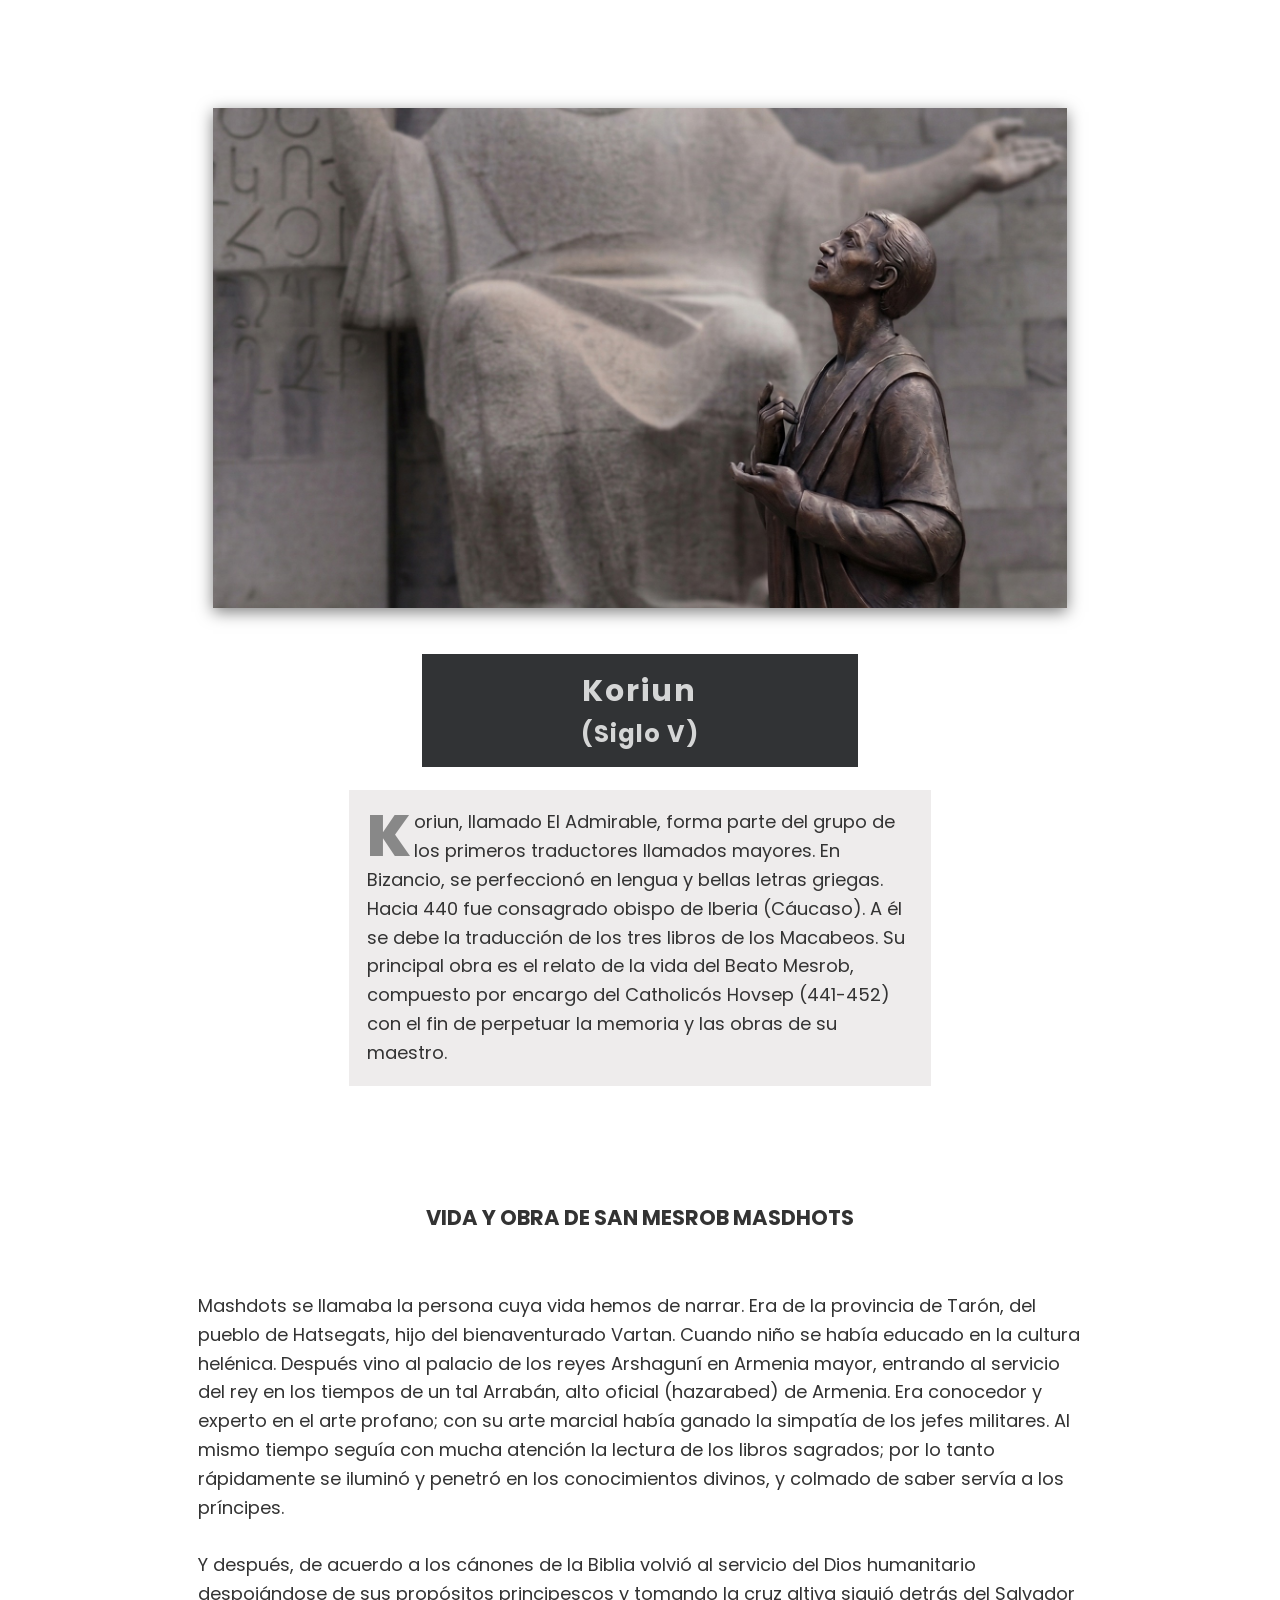
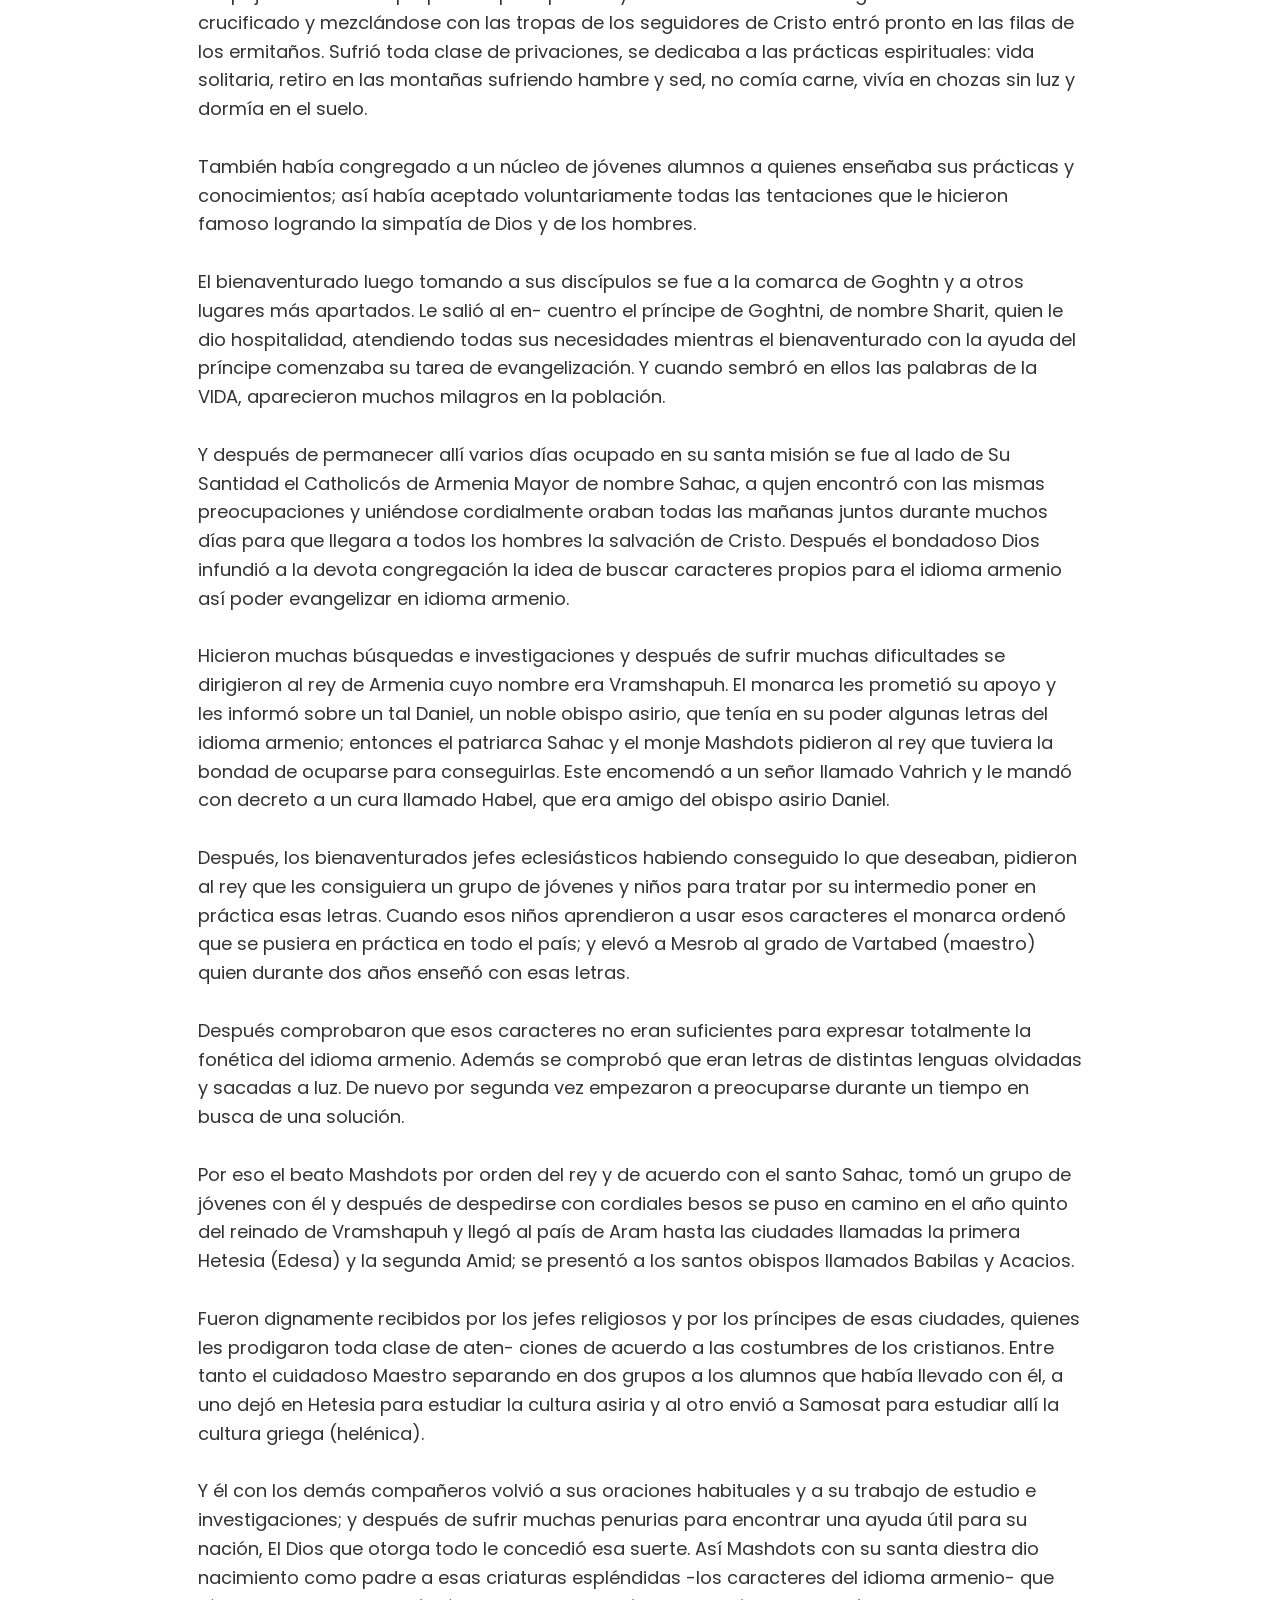
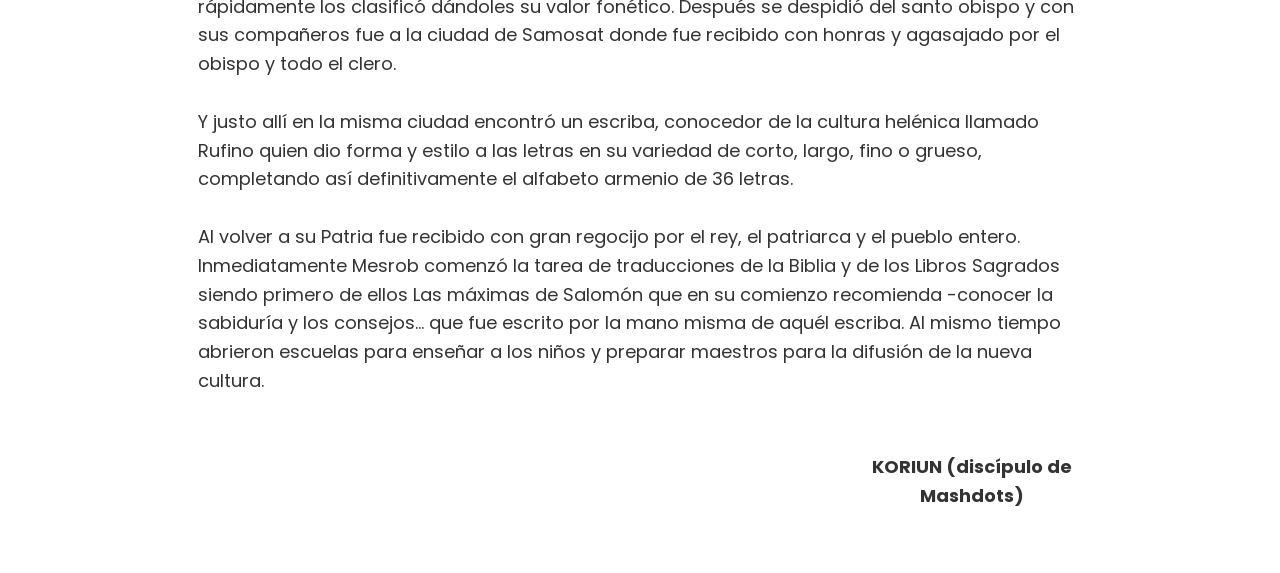
==== index.html @ 060e8507 "Add files via upload" ====
<!DOCTYPE html>
<html lang="en">
<head>
    <meta charset="UTF-8">
    <meta name="viewport" content="width=device-width, initial-scale=1.0">
    <title>Document</title>
    <link rel="stylesheet" href="style.css">
    <link rel="preconnect" href="https://fonts.googleapis.com">
<link rel="preconnect" href="https://fonts.gstatic.com" crossorigin>
<link href="https://fonts.googleapis.com/css2?family=EB+Garamond:ital,wght@0,400..800;
1,400..800&family=Google+Sans:ital,opsz,wght@0,17..18,400..700;1,17..18,400..700&family=Lato:ital,
wght@0,100;0,300;0,400;0,700;0,900;1,100;1,300;1,400;1,700;1,900&family=Oswald:wght@200..700&family=Passion+One:wght@400;700;900&family=Poppins:ital,wght@0,100;0,200;0,300;0,400;0,500;0,600;0,700;0,800;0,900;1,100;1,200;1,300;1,400;1,500;1,600;1,700;1,800;1,900&display=swap" rel="stylesheet">
</head>
<body>
    
<main>

    <div class="main-container">

            <div class="subtontainer">
            
                    <div class="main-picture">

                        <img src="img/Koriun2.jpg" alt="">

                    </div>


                    <div class="main-tittle">

                        <div class="main-tittle-center"><h1>Koriun </h1></div> 
                        <div class="main-tittle-center"><h3><span>(Siglo V)</span> </h3></div>

                    </div>

                
                    <div class="main-text">


                             <p>Koriun, llamado El Admirable, forma parte del grupo de los primeros traductores llamados mayores. 
                                En Bizancio, se perfeccionó en lengua y bellas letras griegas. Hacia 440 fue consagrado obispo de 
                                Iberia (Cáucaso). A él se debe la traducción de los tres libros de los Macabeos. Su principal obra
                                 es el relato de la vida del Beato Mesrob, compuesto por encargo del Catholicós Hovsep (441-452) 
                                con el fin de perpetuar la memoria y las obras de su maestro.</p>

                    </div>       

            </div> 

            <div class="text"><h3>VIDA Y OBRA DE SAN MESROB MASDHOTS</h3><br><br>
                
            <p>Mashdots se llamaba la persona cuya vida hemos de narrar. Era de la provincia de Tarón, del
              pueblo de Hatsegats, hijo del bienaventurado Vartan. Cuando niño se había educado en la
              cultura helénica. Después vino al palacio de los reyes Arshaguní en Armenia mayor, entrando
              al servicio del rey en los tiempos de un tal Arrabán, alto oficial (hazarabed) de Armenia.
              Era conocedor y experto en el arte profano; con su arte marcial había ganado la simpatía de
              los jefes militares. Al mismo tiempo seguía con mucha atención la lectura de los libros
              sagrados; por lo tanto rápidamente se iluminó y penetró en los conocimientos divinos, y
              colmado de saber servía a los príncipes.<br><br>Y después, de acuerdo a los cánones de la Biblia
              volvió al servicio del Dios humanitario despojándose de sus propósitos principescos y 
              tomando la cruz altiva siguió detrás del Salvador crucificado y mezclándose con las tropas
              de los seguidores de Cristo entró pronto en las filas de los ermitaños. Sufrió toda clase
              de privaciones, se dedicaba a las prácticas espirituales: vida solitaria, retiro en las
              montañas sufriendo hambre y sed, no comía carne, vivía en chozas sin luz y dormía en el
              suelo. <br><br>También había congregado a un núcleo de jóvenes alumnos a quienes enseñaba sus
              prácticas y conocimientos; así había aceptado voluntariamente todas las tentaciones que le
              hicieron famoso logrando la simpatía de Dios y de los hombres.<br><br> El bienaventurado luego
              tomando a sus discípulos se fue a la comarca de Goghtn y a otros lugares más apartados. Le
              salió al en- cuentro el príncipe de Goghtni, de nombre Sharit, quien le dio hospitalidad, 
              atendiendo todas sus necesidades mientras el bienaventurado con la ayuda del príncipe
              comenzaba su tarea de evangelización. Y cuando sembró en ellos las palabras de la VIDA, 
              aparecieron muchos milagros en la población.<br><br> Y después de permanecer allí varios días
              ocupado en su santa misión se fue al lado de Su Santidad el Catholicós de Armenia Mayor de
               nombre Sahac, a qujen encontró con las mismas preocupaciones y uniéndose cordialmente
              oraban todas las mañanas juntos durante muchos días para que llegara a todos los hombres
              la salvación de Cristo. Después el bondadoso Dios infundió a la devota congregación la idea
               de buscar caracteres propios para el idioma armenio así poder evangelizar
              en idioma armenio.<br><br> Hicieron muchas búsquedas e investigaciones y después de sufrir muchas
              dificultades se dirigieron al rey de Armenia cuyo nombre era Vramshapuh. El monarca les prometió
              su apoyo y les informó sobre un tal Daniel, un noble obispo asirio, que tenía en su poder
              algunas letras del idioma armenio; entonces el patriarca Sahac y el monje Mashdots
              pidieron al rey que tuviera la bondad de ocuparse para conseguirlas. Este encomendó
              a un señor llamado Vahrich y le mandó con decreto a un cura llamado Habel, que era 
              amigo del obispo asirio Daniel. <br><br> Después, los bienaventurados jefes eclesiásticos 
              habiendo conseguido lo que deseaban, pidieron al rey que les consiguiera un 
              grupo de jóvenes y niños para tratar por su intermedio poner en práctica esas letras.
              Cuando esos niños aprendieron a usar esos caracteres el monarca ordenó que se pusiera en
              práctica en todo el país; y  elevó a Mesrob al grado de Vartabed 
             (maestro) quien durante dos años enseñó con esas letras.<br><br> Después comprobaron 
            que esos caracteres no eran suficientes para expresar totalmente la fonética del 
            idioma armenio. Además se comprobó que eran letras de distintas lenguas 
            olvidadas y sacadas a luz. De nuevo por segunda vez empezaron a preocuparse durante
            un tiempo en busca de una solución.<br><br> Por eso el beato Mashdots por orden del rey 
            y de acuerdo con el santo Sahac, tomó un grupo de jóvenes con él y después de despedirse con
             cordiales besos se puso en camino en el  año quinto del reinado de Vramshapuh y llegó al
            país de Aram hasta las ciudades llamadas la primera Hetesia (Edesa) y la segunda Amid; 
            se presentó a los santos obispos llamados Babilas y Acacios.<br><br> 
             Fueron dignamente recibidos por los jefes religiosos y por los príncipes de esas ciudades, 
             quienes les prodigaron toda clase de aten- ciones de acuerdo a las costumbres de los cristianos. 
             Entre tanto el cuidadoso Maestro separando en dos grupos a los alumnos que había llevado con él, a 
             uno dejó en Hetesia para estudiar la cultura asiria y al otro envió a Samosat para estudiar allí la 
             cultura griega (helénica). <br><br> Y él con los demás compañeros volvió a sus oraciones habituales y a su 
             trabajo de estudio e investigaciones; y después de sufrir muchas penurias para encontrar una ayuda 
             útil para su nación, El Dios que otorga todo le concedió esa suerte. Así Mashdots con su santa 
            diestra dio nacimiento como padre a esas criaturas espléndidas -los caracteres del idioma armenio- 
            que rápidamente los clasificó dándoles su valor fonético. Después se despidió del santo obispo y 
            con sus compañeros fue a la ciudad de Samosat donde fue recibido con honras y agasajado por el 
            obispo y todo el clero. <br><br> Y justo allí en la misma ciudad encontró un escriba, conocedor de la 
         cultura helénica llamado Rufino quien dio forma y estilo a las letras en su variedad de corto, 
         largo, fino o grueso, completando así definitivamente el alfabeto armenio de 36 letras.<br><br> 
         Al volver a su Patria fue recibido con gran regocijo por el rey, el patriarca y el pueblo entero. 
         Inmediatamente Mesrob comenzó la tarea de traducciones de la Biblia y de los Libros Sagrados 
         siendo primero de ellos Las máximas de Salomón que en su comienzo recomienda -conocer la 
         sabiduría y los consejos... que fue escrito por la mano misma de aquél escriba. Al mismo tiempo 
         abrieron escuelas para enseñar a los niños y preparar maestros para la difusión de la nueva
        cultura.</p>

         <br><br>
         
         <h5>KORIUN (discípulo de Mashdots)</h5>
        
        </div>

    </div>


       
</main>

</body>
</html>
---- style.css ----
* {
    margin: 0;
    padding: 0;
    box-sizing: border-box;
}

body {
font-family: "Poppins", sans-serif;
  font-weight: 400;
  font-style: normal;    color: #333;
    line-height: 1.6;
}

.main-container {
                display: flex;
                flex-direction: row;
                flex-wrap: wrap;
               justify-content: center;
                align-items: center;
                padding: 1%;
                margin: 1%;
                }

.subtontainer{display: flex;
                flex-direction: row;
                flex-wrap: wrap;
                justify-content: center;
                align-items: center;
                padding: 3%;
                margin: 3%;
                width: 80%;
                height: 40%;
                }

.main-picture { width: 100%;
                height: 500px;
                margin: 3%;
                margin-top: 1%;
               
                
                            box-shadow: 0 4px 15px rgba(0, 0, 0, 0.5);

             
             }

.main-picture img{ width: 100%;
                   height: 100%;
                   object-fit: cover;
                   object-position: center;
  
               }



.main-tittle{ 
            width: 48%;
            
            
          /*  background: rgba(173, 165, 123, 0.8);*/
            background: #313335;
            color: rgba(255, 255, 255, 0.8); 
            padding: 1.5%;
            margin: 0.5%;
            margin-top: 2%;
            margin-bottom: 2%;
             
            display: flex;
            flex-direction: column;
            flex-wrap: wrap;
            justify-content: center;
            align-items: center;
            
        }

        .main-tittle .main-tittle-center h1  {
            font-size: 30px;
            letter-spacing: 2px;
            text-align: center;}

                    .main-tittle .main-tittle-center h3  {
            font-size: 24px;
            letter-spacing: 1px;
            text-align: center;}
       
 .main-text{
          width: 64%;
          background: rgb(172, 160, 160, 0.2);
          padding: 2%;
          margin: 0.5%;
         
          
         
 }
 .main-text p{font-size: 18px;
              line-height: 1.6;
            }      
            
           .main-text p::first-letter {
  font-size: 3.6rem;    /* Tamaño mucho más grande */
  font-weight: 900;     /* Le damos la "fuerza" que buscabas antes */
  float: left;          /* Hace que el texto rodee a la letra */
  margin-right: 3px;   /* Espacio entre la letra grande y el resto */
  line-height: 1;       /* Ajusta la altura para que no empuje todo el párrafo */
  color: #888888;       /* Puedes usar el azul de tu logo */
}

.text{ width: 72%;
  font-size: 18px;
  line-height: 1.6;
  margin: 3%;
  display: flex;
            flex-direction: column;
            flex-wrap: wrap;
            justify-content: center;
            align-items: center;
}
.text h5{text-align: center;
          font-size: 18px;}

  .text h5{margin-left: 75%;
          font-size: 18px;}      
            

@media (max-width: 1200px){
    .main-container {
                display: flex;
                flex-direction: row;
                flex-wrap: wrap;
               justify-content: center;
                align-items: center;
                padding: 1%;
                margin: 1%;
                }

.subtontainer{display: flex;
                flex-direction: row;
                flex-wrap: wrap;
                justify-content: center;
                align-items: center;
                padding: 3%;
                margin: 3%;
                width: 80%;
                height: 40%;
                }

.main-picture { width: 100%;
                height: 500px;
                margin: 3%;
                margin-top: 1%;
               
                
                            box-shadow: 0 4px 15px rgba(0, 0, 0, 0.5);

             
             }

.main-picture img{ width: 100%;
                   height: 100%;
                   object-fit: cover;
                   object-position: center;
  
               }



.main-tittle{ 
            width: 48%;
            
            
          /*  background: rgba(173, 165, 123, 0.8);*/
            background: #313335;
            color: rgba(255, 255, 255, 0.8); 
            padding: 2%;
            margin: 0.5%;
            margin-top: 1%;
            margin-bottom: 1%;
             
            display: flex;
            flex-direction: column;
            flex-wrap: wrap;
            justify-content: center;
            align-items: center;
            
        }

        .main-tittle .main-tittle-center h1  {
            font-size: 30px;
            letter-spacing: 2px;
            text-align: center;}

                    .main-tittle .main-tittle-center h3  {
            font-size: 24px;
            letter-spacing: 1px;
            text-align: center;}
       
 .main-text{
          width: 64%;
          background: rgb(172, 160, 160, 0.2);
          padding: 2%;
          margin: 0.5%;
         
          
         
 }
 .main-text p{font-size: 18px;
              line-height: 1.6;
            }      
            
           .main-text p::first-letter {
  font-size: 3.6rem;    /* Tamaño mucho más grande */
  font-weight: 900;     /* Le damos la "fuerza" que buscabas antes */
  float: left;          /* Hace que el texto rodee a la letra */
  margin-right: 3px;   /* Espacio entre la letra grande y el resto */
  line-height: 1;       /* Ajusta la altura para que no empuje todo el párrafo */
  color: #888888;       /* Puedes usar el azul de tu logo */
}

.text{ width: 72%;
  font-size: 18px;
  line-height: 1.6;
  margin: 5%;
  display: flex;
            flex-direction: column;
            flex-wrap: wrap;
            justify-content: center;
            align-items: center;
}
.text h5{text-align: center;
          font-size: 18px;}

  .text h5{margin-left: 75%;
          font-size: 18px;}      
            
  }

  
  @media (max-width: 999px){
    .main-container {
                display: flex;
                flex-direction: row;
                flex-wrap: wrap;
               justify-content: center;
                align-items: center;
                padding: 1%;
                margin: 1%;
                }

.subtontainer{display: flex;
                flex-direction: row;
                flex-wrap: wrap;
                justify-content: center;
                align-items: center;
                padding: 3%;
                margin: 3%;
                width: 80%;
                height: 40%;
                }

.main-picture { width: 100%;
                height: 500px;
                margin: 3%;
                margin-top: 1%;
               
                
                            box-shadow: 0 4px 15px rgba(0, 0, 0, 0.5);

             
             }

.main-picture img{ width: 100%;
                   height: 100%;
                   object-fit: cover;
                   object-position: center;
  
               }



.main-tittle{ 
            width: 72%;
            
            
            background: rgba(173, 165, 123, 0.8);
            background: #313335;
            color: rgba(255, 255, 255, 0.8); 
            padding: 2%;
            margin: 0.5%;
            margin-top: 2%;
            margin-bottom: 2%;
             
            display: flex;
            flex-direction: column;
            flex-wrap: wrap;
            justify-content: center;
            align-items: center;
            
        }

        .main-tittle .main-tittle-center h1  {
            font-size: 30px;
            letter-spacing: 2px;
            text-align: center;}

                    .main-tittle .main-tittle-center h3  {
            font-size: 24px;
            letter-spacing: 1px;
            text-align: center;}
       
 .main-text{
          width: 92%;
          background: rgb(172, 160, 160, 0.2);
          padding: 4%;
          margin: 0.5%;
          margin-top: 5%;
         
          
         
 }
 .main-text p{font-size: 18px;
              line-height: 1.6;
            }      
            
           .main-text p::first-letter {
  font-size: 3.6rem;    
  font-weight: 900;     
  float: left;          
  margin-right: 3px;   
  line-height: 1;       
  color: #888888;       
}

.text{ width: 72%;
  font-size: 18px;
  line-height: 1.6;
  margin: 5%;
  display: flex;
            flex-direction: column;
            flex-wrap: wrap;
            justify-content: center;
            align-items: center;
}
.text h5{text-align: center;
          font-size: 18px;}

  .text h5{margin-left: 0%;
          font-size: 18px;}      
            
  }
  
  

@media (max-width: 680px){
    .main-container {
                display: flex;
                flex-direction: row;
                flex-wrap: wrap;
               justify-content: center;
                align-items: center;
                padding: 1%;
                margin: 1%;
                }

.subtontainer{display: flex;
                flex-direction: row;
                flex-wrap: wrap;
                justify-content: center;
                align-items: center;
                padding: 3%;
                margin: 3%;
                width: 80%;
                height: 40%;
                }

.main-picture { width: 100%;
                height: 500px;
                margin: 3%;
                margin-top: 1%;
               
                
                            box-shadow: 0 4px 15px rgba(0, 0, 0, 0.5);

             
             }

.main-picture img{ width: 100%;
                   height: 100%;
                   object-fit: cover;
                   object-position: center;
  
               }



.main-tittle{ 
            width: 72%;
            
            
          /*  background: rgba(173, 165, 123, 0.8);*/
            background: #313335;
            color: rgba(255, 255, 255, 0.8); 
            padding: 5%;
            margin: 2%;
            margin-top: 3%;
            margin-bottom: 6%;
             
            display: flex;
            flex-direction: column;
            flex-wrap: wrap;
            justify-content: center;
            align-items: center;
            
        }

        .main-tittle .main-tittle-center h1  {
            font-size: 32px;
            letter-spacing: 2px;
            text-align: center;}

                    .main-tittle .main-tittle-center h3  {
            font-size: 24px;
            letter-spacing: 1px;
            text-align: center;}
       
 .main-text{
          width: 86%;
          background: rgb(172, 160, 160, 0.2);
          padding: 5%;
          margin: 3%;
         
          
         
 }
 .main-text p{font-size: 18px;
              line-height: 1.6;
            }      
            
           .main-text p::first-letter {
  font-size: 3.6rem;    /* Tamaño mucho más grande */
  font-weight: 900;     /* Le damos la "fuerza" que buscabas antes */
  float: left;          /* Hace que el texto rodee a la letra */
  margin-right: 3px;   /* Espacio entre la letra grande y el resto */
  line-height: 1;       /* Ajusta la altura para que no empuje todo el párrafo */
  color: #888888;       /* Puedes usar el azul de tu logo */
}

.text{ width: 72%;
  font-size: 18px;
  line-height: 1.6;
  margin: 5%;
  display: flex;
            flex-direction: column;
            flex-wrap: wrap;
            justify-content: center;
            align-items: center;
}
.text h5{text-align: center;
          font-size: 18px;}

  .text h5{margin-left: 5%;
          font-size: 18px;}      
            
  }

@media (max-width: 480px){
       .main-container {
                display: flex;
                flex-direction: row;
                flex-wrap: wrap;
               justify-content: center;
                align-items: center;
                padding: 1%;
                margin: 1%;
                }

.subtontainer{display: flex;
                flex-direction: row;
                flex-wrap: wrap;
                justify-content: center;
                align-items: center;
                padding: 3%;
                margin: 3%;
                width: 98%;
                height: 40%;
                }

.main-picture { width: 100%;
                height: 400px;
                margin: 3%;
                margin-top: 1%;
               
                
                            box-shadow: 0 4px 15px rgba(0, 0, 0, 0.5);

             
             }

.main-picture img{ width: 100%;
                   height: 100%;
                   object-fit: cover;
                   object-position: center;
  
               }



.main-tittle{ 
            width: 80%;
            
            
          /*  background: rgba(173, 165, 123, 0.8);*/
            background: #313335;
            color: rgba(255, 255, 255, 0.8); 
            padding: 3%;
            margin: 1%;
            margin-top: 3%;
            margin-bottom: 6%;
             
            display: flex;
            flex-direction: column;
            flex-wrap: wrap;
            justify-content: center;
            align-items: center;
            
        }

        .main-tittle .main-tittle-center h1  {
            font-size: 24px;
            letter-spacing: 2px;
            text-align: center;}

                    .main-tittle .main-tittle-center h3  {
            font-size: 24px;
            letter-spacing: 1px;
            text-align: center;}


         .main-tittle   span {font-size: 20px;}
       
 .main-text{
          width: 96%;
          background: rgb(172, 160, 160, 0.2);
          padding: 6%;
          margin: 3%;
          margin-top: 8%;
         
          
         
 }
 .main-text p{font-size: 18px;
              line-height: 1.6;
            }      
            
           .main-text p::first-letter {
  font-size: 3.6rem;    /* Tamaño mucho más grande */
  font-weight: 700;     /* Le damos la "fuerza" que buscabas antes */
  float: left;          /* Hace que el texto rodee a la letra */
  margin-right: 3px;   /* Espacio entre la letra grande y el resto */
  line-height: 1;       /* Ajusta la altura para que no empuje todo el párrafo */
  color: #888888;       /* Puedes usar el azul de tu logo */
}

.text{ width: 92%;
  font-size: 18px;
  line-height: 1.6;
  margin: 2%;
  margin-top: 12%;
  display: flex;
            flex-direction: column;
            flex-wrap: wrap;
            justify-content: center;
            align-items: center;
}
.text h5{text-align: center;
          font-size: 18px;}

  .text h5{margin-left: 1%;
          font-size: 18px;}      
            
  }
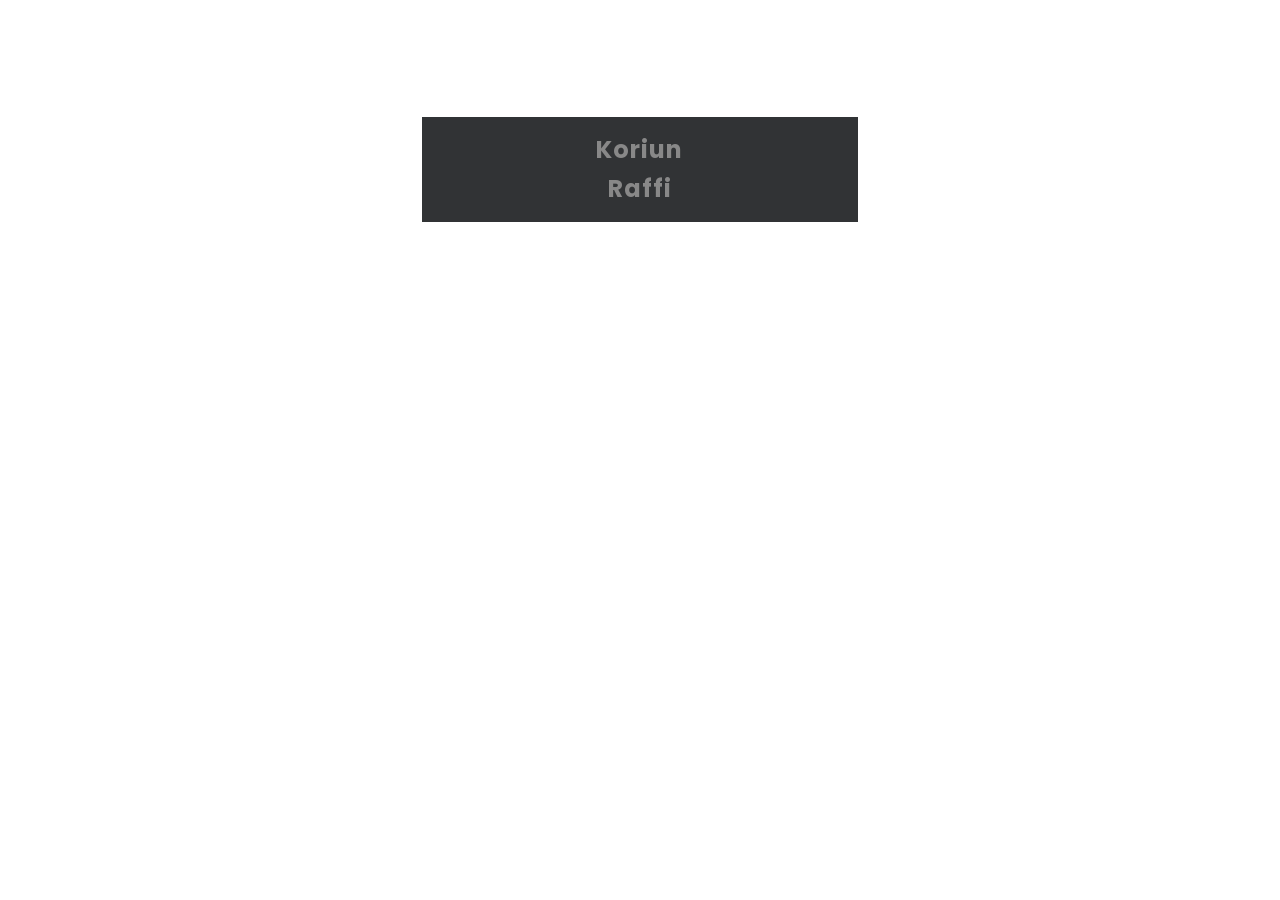
==== commit 3028bbc8: "Add files via upload" ====
--- a/index.html
+++ b/index.html
@@ -4,7 +4,7 @@
     <meta charset="UTF-8">
     <meta name="viewport" content="width=device-width, initial-scale=1.0">
     <title>Document</title>
-    <link rel="stylesheet" href="style.css">
+    <link rel="stylesheet" href="styles.css">
     <link rel="preconnect" href="https://fonts.googleapis.com">
 <link rel="preconnect" href="https://fonts.gstatic.com" crossorigin>
 <link href="https://fonts.googleapis.com/css2?family=EB+Garamond:ital,wght@0,400..800;
@@ -19,107 +19,21 @@
 
             <div class="subtontainer">
             
-                    <div class="main-picture">
-
-                        <img src="img/Koriun2.jpg" alt="">
-
-                    </div>
+                    
 
 
                     <div class="main-tittle">
 
-                        <div class="main-tittle-center"><h1>Koriun </h1></div> 
-                        <div class="main-tittle-center"><h3><span>(Siglo V)</span> </h3></div>
+                        <a href="index-koriun.html"><div class="main-tittle-center"><h3>Koriun </h3></div></a>
+                        <a href="index-raffi.html"><div class="main-tittle-center"><h3>Raffi </h3></div></a>
 
-                    </div>
+                    
 
-                
-                    <div class="main-text">
-
-
-                             <p>Koriun, llamado El Admirable, forma parte del grupo de los primeros traductores llamados mayores. 
-                                En Bizancio, se perfeccionó en lengua y bellas letras griegas. Hacia 440 fue consagrado obispo de 
-                                Iberia (Cáucaso). A él se debe la traducción de los tres libros de los Macabeos. Su principal obra
-                                 es el relato de la vida del Beato Mesrob, compuesto por encargo del Catholicós Hovsep (441-452) 
-                                con el fin de perpetuar la memoria y las obras de su maestro.</p>
-
-                    </div>       
+                       
 
             </div> 
 
-            <div class="text"><h3>VIDA Y OBRA DE SAN MESROB MASDHOTS</h3><br><br>
-                
-            <p>Mashdots se llamaba la persona cuya vida hemos de narrar. Era de la provincia de Tarón, del
-              pueblo de Hatsegats, hijo del bienaventurado Vartan. Cuando niño se había educado en la
-              cultura helénica. Después vino al palacio de los reyes Arshaguní en Armenia mayor, entrando
-              al servicio del rey en los tiempos de un tal Arrabán, alto oficial (hazarabed) de Armenia.
-              Era conocedor y experto en el arte profano; con su arte marcial había ganado la simpatía de
-              los jefes militares. Al mismo tiempo seguía con mucha atención la lectura de los libros
-              sagrados; por lo tanto rápidamente se iluminó y penetró en los conocimientos divinos, y
-              colmado de saber servía a los príncipes.<br><br>Y después, de acuerdo a los cánones de la Biblia
-              volvió al servicio del Dios humanitario despojándose de sus propósitos principescos y 
-              tomando la cruz altiva siguió detrás del Salvador crucificado y mezclándose con las tropas
-              de los seguidores de Cristo entró pronto en las filas de los ermitaños. Sufrió toda clase
-              de privaciones, se dedicaba a las prácticas espirituales: vida solitaria, retiro en las
-              montañas sufriendo hambre y sed, no comía carne, vivía en chozas sin luz y dormía en el
-              suelo. <br><br>También había congregado a un núcleo de jóvenes alumnos a quienes enseñaba sus
-              prácticas y conocimientos; así había aceptado voluntariamente todas las tentaciones que le
-              hicieron famoso logrando la simpatía de Dios y de los hombres.<br><br> El bienaventurado luego
-              tomando a sus discípulos se fue a la comarca de Goghtn y a otros lugares más apartados. Le
-              salió al en- cuentro el príncipe de Goghtni, de nombre Sharit, quien le dio hospitalidad, 
-              atendiendo todas sus necesidades mientras el bienaventurado con la ayuda del príncipe
-              comenzaba su tarea de evangelización. Y cuando sembró en ellos las palabras de la VIDA, 
-              aparecieron muchos milagros en la población.<br><br> Y después de permanecer allí varios días
-              ocupado en su santa misión se fue al lado de Su Santidad el Catholicós de Armenia Mayor de
-               nombre Sahac, a qujen encontró con las mismas preocupaciones y uniéndose cordialmente
-              oraban todas las mañanas juntos durante muchos días para que llegara a todos los hombres
-              la salvación de Cristo. Después el bondadoso Dios infundió a la devota congregación la idea
-               de buscar caracteres propios para el idioma armenio así poder evangelizar
-              en idioma armenio.<br><br> Hicieron muchas búsquedas e investigaciones y después de sufrir muchas
-              dificultades se dirigieron al rey de Armenia cuyo nombre era Vramshapuh. El monarca les prometió
-              su apoyo y les informó sobre un tal Daniel, un noble obispo asirio, que tenía en su poder
-              algunas letras del idioma armenio; entonces el patriarca Sahac y el monje Mashdots
-              pidieron al rey que tuviera la bondad de ocuparse para conseguirlas. Este encomendó
-              a un señor llamado Vahrich y le mandó con decreto a un cura llamado Habel, que era 
-              amigo del obispo asirio Daniel. <br><br> Después, los bienaventurados jefes eclesiásticos 
-              habiendo conseguido lo que deseaban, pidieron al rey que les consiguiera un 
-              grupo de jóvenes y niños para tratar por su intermedio poner en práctica esas letras.
-              Cuando esos niños aprendieron a usar esos caracteres el monarca ordenó que se pusiera en
-              práctica en todo el país; y  elevó a Mesrob al grado de Vartabed 
-             (maestro) quien durante dos años enseñó con esas letras.<br><br> Después comprobaron 
-            que esos caracteres no eran suficientes para expresar totalmente la fonética del 
-            idioma armenio. Además se comprobó que eran letras de distintas lenguas 
-            olvidadas y sacadas a luz. De nuevo por segunda vez empezaron a preocuparse durante
-            un tiempo en busca de una solución.<br><br> Por eso el beato Mashdots por orden del rey 
-            y de acuerdo con el santo Sahac, tomó un grupo de jóvenes con él y después de despedirse con
-             cordiales besos se puso en camino en el  año quinto del reinado de Vramshapuh y llegó al
-            país de Aram hasta las ciudades llamadas la primera Hetesia (Edesa) y la segunda Amid; 
-            se presentó a los santos obispos llamados Babilas y Acacios.<br><br> 
-             Fueron dignamente recibidos por los jefes religiosos y por los príncipes de esas ciudades, 
-             quienes les prodigaron toda clase de aten- ciones de acuerdo a las costumbres de los cristianos. 
-             Entre tanto el cuidadoso Maestro separando en dos grupos a los alumnos que había llevado con él, a 
-             uno dejó en Hetesia para estudiar la cultura asiria y al otro envió a Samosat para estudiar allí la 
-             cultura griega (helénica). <br><br> Y él con los demás compañeros volvió a sus oraciones habituales y a su 
-             trabajo de estudio e investigaciones; y después de sufrir muchas penurias para encontrar una ayuda 
-             útil para su nación, El Dios que otorga todo le concedió esa suerte. Así Mashdots con su santa 
-            diestra dio nacimiento como padre a esas criaturas espléndidas -los caracteres del idioma armenio- 
-            que rápidamente los clasificó dándoles su valor fonético. Después se despidió del santo obispo y 
-            con sus compañeros fue a la ciudad de Samosat donde fue recibido con honras y agasajado por el 
-            obispo y todo el clero. <br><br> Y justo allí en la misma ciudad encontró un escriba, conocedor de la 
-         cultura helénica llamado Rufino quien dio forma y estilo a las letras en su variedad de corto, 
-         largo, fino o grueso, completando así definitivamente el alfabeto armenio de 36 letras.<br><br> 
-         Al volver a su Patria fue recibido con gran regocijo por el rey, el patriarca y el pueblo entero. 
-         Inmediatamente Mesrob comenzó la tarea de traducciones de la Biblia y de los Libros Sagrados 
-         siendo primero de ellos Las máximas de Salomón que en su comienzo recomienda -conocer la 
-         sabiduría y los consejos... que fue escrito por la mano misma de aquél escriba. Al mismo tiempo 
-         abrieron escuelas para enseñar a los niños y preparar maestros para la difusión de la nueva
-        cultura.</p>
-
-         <br><br>
-         
-         <h5>KORIUN (discípulo de Mashdots)</h5>
-        
-        </div>
+            
 
     </div>
 
--- a/styles.css
+++ b/styles.css
@@ -0,0 +1,583 @@
+* {
+    margin: 0;
+    padding: 0;
+    box-sizing: border-box;
+}
+
+body {
+font-family: "Poppins", sans-serif;
+  font-weight: 400;
+  font-style: normal;    color: #333;
+    line-height: 1.6;
+}
+
+.main-container {
+                display: flex;
+                flex-direction: row;
+                flex-wrap: wrap;
+               justify-content: center;
+                align-items: center;
+                padding: 1%;
+                margin: 1%;
+                }
+
+.subtontainer{display: flex;
+                flex-direction: row;
+                flex-wrap: wrap;
+                justify-content: center;
+                align-items: center;
+                padding: 3%;
+                margin: 3%;
+                width: 80%;
+                height: 40%;
+                }
+
+.main-picture { width: 100%;
+                height: 500px;
+                margin: 3%;
+                margin-top: 1%;
+               
+                
+                            box-shadow: 0 4px 15px rgba(0, 0, 0, 0.5);
+
+             
+             }
+
+.main-picture img{ width: 100%;
+                   height: 100%;
+                   object-fit: cover;
+                   object-position: center;
+  
+               }
+
+
+
+.main-tittle{ 
+            width: 48%;
+            
+            
+          /*  background: rgba(173, 165, 123, 0.8);*/
+            background: #313335;
+            color: rgba(255, 255, 255, 0.8); 
+            padding: 1.5%;
+            margin: 0.5%;
+            margin-top: 2%;
+            margin-bottom: 2%;
+             
+            display: flex;
+            flex-direction: column;
+            flex-wrap: wrap;
+            justify-content: center;
+            align-items: center;
+            
+        }
+
+        .main-tittle .main-tittle-center  h3   {
+            font-size: 30px;
+            letter-spacing: 2px;
+            text-align: center;
+        }
+
+        .main-tittle a{text-decoration: none;
+                        color: #888888;}
+
+                    .main-tittle .main-tittle-center h3  {
+            font-size: 24px;
+            letter-spacing: 1px;
+            text-align: center;}
+       
+ .main-text{
+          width: 64%;
+          background: rgb(172, 160, 160, 0.2);
+          padding: 2%;
+          margin: 0.5%;
+         
+          
+         
+ }
+ .main-text p{font-size: 18px;
+              line-height: 1.6;
+            }      
+            
+           .main-text p::first-letter {
+  font-size: 3.6rem;     
+  font-weight: 900;      
+  float: left;           
+  margin-right: 3px;    
+  line-height: 1;        
+  color: #888888;        
+}
+
+.text{ width: 72%;
+  font-size: 18px;
+  line-height: 1.6;
+  margin: 3%;
+  display: flex;
+            flex-direction: column;
+            flex-wrap: wrap;
+            justify-content: center;
+            align-items: center;
+}
+.text h5{text-align: center;
+          font-size: 18px;}
+
+  .text h5{margin-left: 75%;
+          font-size: 18px;}      
+            
+
+@media (max-width: 1200px){
+    .main-container {
+                display: flex;
+                flex-direction: row;
+                flex-wrap: wrap;
+               justify-content: center;
+                align-items: center;
+                padding: 1%;
+                margin: 1%;
+                }
+
+.subtontainer{display: flex;
+                flex-direction: row;
+                flex-wrap: wrap;
+                justify-content: center;
+                align-items: center;
+                padding: 3%;
+                margin: 3%;
+                width: 80%;
+                height: 40%;
+                }
+
+.main-picture { width: 100%;
+                height: 500px;
+                margin: 3%;
+                margin-top: 1%;
+               
+                
+                            box-shadow: 0 4px 15px rgba(0, 0, 0, 0.5);
+
+             
+             }
+
+.main-picture img{ width: 100%;
+                   height: 100%;
+                   object-fit: cover;
+                   object-position: center;
+  
+               }
+
+
+
+.main-tittle{ 
+            width: 48%;
+            
+            
+          /*  background: rgba(173, 165, 123, 0.8);*/
+            background: #313335;
+            color: rgba(255, 255, 255, 0.8); 
+            padding: 2%;
+            margin: 0.5%;
+            margin-top: 1%;
+            margin-bottom: 1%;
+             
+            display: flex;
+            flex-direction: column;
+            flex-wrap: wrap;
+            justify-content: center;
+            align-items: center;
+            
+        }
+
+        .main-tittle .main-tittle-center h1  {
+            font-size: 30px;
+            letter-spacing: 2px;
+            text-align: center;}
+
+                    .main-tittle .main-tittle-center h3  {
+            font-size: 24px;
+            letter-spacing: 1px;
+            text-align: center;}
+       
+ .main-text{
+          width: 64%;
+          background: rgb(172, 160, 160, 0.2);
+          padding: 2%;
+          margin: 0.5%;
+         
+          
+         
+ }
+ .main-text p{font-size: 18px;
+              line-height: 1.6;
+            }      
+            
+           .main-text p::first-letter {
+  font-size: 3.6rem;    /* Tamaño mucho más grande */
+  font-weight: 900;     /* Le damos la "fuerza" que buscabas antes */
+  float: left;          /* Hace que el texto rodee a la letra */
+  margin-right: 3px;   /* Espacio entre la letra grande y el resto */
+  line-height: 1;       /* Ajusta la altura para que no empuje todo el párrafo */
+  color: #888888;       /* Puedes usar el azul de tu logo */
+}
+
+.text{ width: 72%;
+  font-size: 18px;
+  line-height: 1.6;
+  margin: 5%;
+  display: flex;
+            flex-direction: column;
+            flex-wrap: wrap;
+            justify-content: center;
+            align-items: center;
+}
+.text h5{text-align: center;
+          font-size: 18px;}
+
+  .text h5{margin-left: 75%;
+          font-size: 18px;}      
+            
+  }
+
+  
+  @media (max-width: 999px){
+    .main-container {
+                display: flex;
+                flex-direction: row;
+                flex-wrap: wrap;
+               justify-content: center;
+                align-items: center;
+                padding: 1%;
+                margin: 1%;
+                }
+
+.subtontainer{display: flex;
+                flex-direction: row;
+                flex-wrap: wrap;
+                justify-content: center;
+                align-items: center;
+                padding: 3%;
+                margin: 3%;
+                width: 80%;
+                height: 40%;
+                }
+
+.main-picture { width: 100%;
+                height: 500px;
+                margin: 3%;
+                margin-top: 1%;
+               
+                
+                            box-shadow: 0 4px 15px rgba(0, 0, 0, 0.5);
+
+             
+             }
+
+.main-picture img{ width: 100%;
+                   height: 100%;
+                   object-fit: cover;
+                   object-position: center;
+  
+               }
+
+
+
+.main-tittle{ 
+            width: 72%;
+            
+            
+            background: rgba(173, 165, 123, 0.8);
+            background: #313335;
+            color: rgba(255, 255, 255, 0.8); 
+            padding: 2%;
+            margin: 0.5%;
+            margin-top: 2%;
+            margin-bottom: 2%;
+             
+            display: flex;
+            flex-direction: column;
+            flex-wrap: wrap;
+            justify-content: center;
+            align-items: center;
+            
+        }
+
+        .main-tittle .main-tittle-center h1  {
+            font-size: 30px;
+            letter-spacing: 2px;
+            text-align: center;}
+
+                    .main-tittle .main-tittle-center h3  {
+            font-size: 24px;
+            letter-spacing: 1px;
+            text-align: center;}
+       
+ .main-text{
+          width: 92%;
+          background: rgb(172, 160, 160, 0.2);
+          padding: 4%;
+          margin: 0.5%;
+          margin-top: 5%;
+         
+          
+         
+ }
+ .main-text p{font-size: 18px;
+              line-height: 1.6;
+            }      
+            
+           .main-text p::first-letter {
+  font-size: 3.6rem;    
+  font-weight: 900;     
+  float: left;          
+  margin-right: 3px;   
+  line-height: 1;       
+  color: #888888;       
+}
+
+.text{ width: 72%;
+  font-size: 18px;
+  line-height: 1.6;
+  margin: 5%;
+  display: flex;
+            flex-direction: column;
+            flex-wrap: wrap;
+            justify-content: center;
+            align-items: center;
+}
+.text h5{text-align: center;
+          font-size: 18px;}
+
+  .text h5{margin-left: 0%;
+          font-size: 18px;}      
+            
+  }
+  
+  
+
+@media (max-width: 680px){
+    .main-container {
+                display: flex;
+                flex-direction: row;
+                flex-wrap: wrap;
+               justify-content: center;
+                align-items: center;
+                padding: 1%;
+                margin: 1%;
+                }
+
+.subtontainer{display: flex;
+                flex-direction: row;
+                flex-wrap: wrap;
+                justify-content: center;
+                align-items: center;
+                padding: 3%;
+                margin: 3%;
+                width: 80%;
+                height: 40%;
+                }
+
+.main-picture { width: 100%;
+                height: 500px;
+                margin: 3%;
+                margin-top: 1%;
+               
+                
+                            box-shadow: 0 4px 15px rgba(0, 0, 0, 0.5);
+
+             
+             }
+
+.main-picture img{ width: 100%;
+                   height: 100%;
+                   object-fit: cover;
+                   object-position: center;
+  
+               }
+
+
+
+.main-tittle{ 
+            width: 72%;
+            
+            
+          /*  background: rgba(173, 165, 123, 0.8);*/
+            background: #313335;
+            color: rgba(255, 255, 255, 0.8); 
+            padding: 5%;
+            margin: 2%;
+            margin-top: 3%;
+            margin-bottom: 6%;
+             
+            display: flex;
+            flex-direction: column;
+            flex-wrap: wrap;
+            justify-content: center;
+            align-items: center;
+            
+        }
+
+        .main-tittle .main-tittle-center h1  {
+            font-size: 32px;
+            letter-spacing: 2px;
+            text-align: center;}
+
+                    .main-tittle .main-tittle-center h3  {
+            font-size: 24px;
+            letter-spacing: 1px;
+            text-align: center;}
+       
+ .main-text{
+          width: 86%;
+          background: rgb(172, 160, 160, 0.2);
+          padding: 5%;
+          margin: 3%;
+         
+          
+         
+ }
+ .main-text p{font-size: 18px;
+              line-height: 1.6;
+            }      
+            
+           .main-text p::first-letter {
+  font-size: 3.6rem;    /* Tamaño mucho más grande */
+  font-weight: 900;     /* Le damos la "fuerza" que buscabas antes */
+  float: left;          /* Hace que el texto rodee a la letra */
+  margin-right: 3px;   /* Espacio entre la letra grande y el resto */
+  line-height: 1;       /* Ajusta la altura para que no empuje todo el párrafo */
+  color: #888888;       /* Puedes usar el azul de tu logo */
+}
+
+.text{ width: 72%;
+  font-size: 18px;
+  line-height: 1.6;
+  margin: 5%;
+  display: flex;
+            flex-direction: column;
+            flex-wrap: wrap;
+            justify-content: center;
+            align-items: center;
+}
+.text h5{text-align: center;
+          font-size: 18px;}
+
+  .text h5{margin-left: 5%;
+          font-size: 18px;}      
+            
+  }
+
+@media (max-width: 480px){
+       .main-container {
+                display: flex;
+                flex-direction: row;
+                flex-wrap: wrap;
+               justify-content: center;
+                align-items: center;
+                padding: 1%;
+                margin: 1%;
+                }
+
+.subtontainer{display: flex;
+                flex-direction: row;
+                flex-wrap: wrap;
+                justify-content: center;
+                align-items: center;
+                padding: 3%;
+                margin: 3%;
+                width: 98%;
+                height: 40%;
+                }
+
+.main-picture { width: 100%;
+                height: 400px;
+                margin: 3%;
+                margin-top: 1%;
+               
+                
+                            box-shadow: 0 4px 15px rgba(0, 0, 0, 0.5);
+
+             
+             }
+
+.main-picture img{ width: 100%;
+                   height: 100%;
+                   object-fit: cover;
+                   object-position: center;
+  
+               }
+
+
+
+.main-tittle{ 
+            width: 80%;
+            
+            
+          /*  background: rgba(173, 165, 123, 0.8);*/
+            background: #313335;
+            color: rgba(255, 255, 255, 0.8); 
+            padding: 3%;
+            margin: 1%;
+            margin-top: 3%;
+            margin-bottom: 6%;
+             
+            display: flex;
+            flex-direction: column;
+            flex-wrap: wrap;
+            justify-content: center;
+            align-items: center;
+            
+        }
+
+        .main-tittle .main-tittle-center h1  {
+            font-size: 24px;
+            letter-spacing: 2px;
+            text-align: center;}
+
+                    .main-tittle .main-tittle-center h3  {
+            font-size: 24px;
+            letter-spacing: 1px;
+            text-align: center;}
+
+
+         .main-tittle   span {font-size: 20px;}
+       
+ .main-text{
+          width: 96%;
+          background: rgb(172, 160, 160, 0.2);
+          padding: 6%;
+          margin: 3%;
+          margin-top: 8%;
+         
+          
+         
+ }
+ .main-text p{font-size: 18px;
+              line-height: 1.6;
+            }      
+            
+           .main-text p::first-letter {
+  font-size: 3.6rem;    /* Tamaño mucho más grande */
+  font-weight: 700;     /* Le damos la "fuerza" que buscabas antes */
+  float: left;          /* Hace que el texto rodee a la letra */
+  margin-right: 3px;   /* Espacio entre la letra grande y el resto */
+  line-height: 1;       /* Ajusta la altura para que no empuje todo el párrafo */
+  color: #888888;       /* Puedes usar el azul de tu logo */
+}
+
+.text{ width: 92%;
+  font-size: 18px;
+  line-height: 1.6;
+  margin: 2%;
+  margin-top: 12%;
+  display: flex;
+            flex-direction: column;
+            flex-wrap: wrap;
+            justify-content: center;
+            align-items: center;
+}
+.text h5{text-align: center;
+          font-size: 18px;}
+
+  .text h5{margin-left: 1%;
+          font-size: 18px;}      
+            
+  }
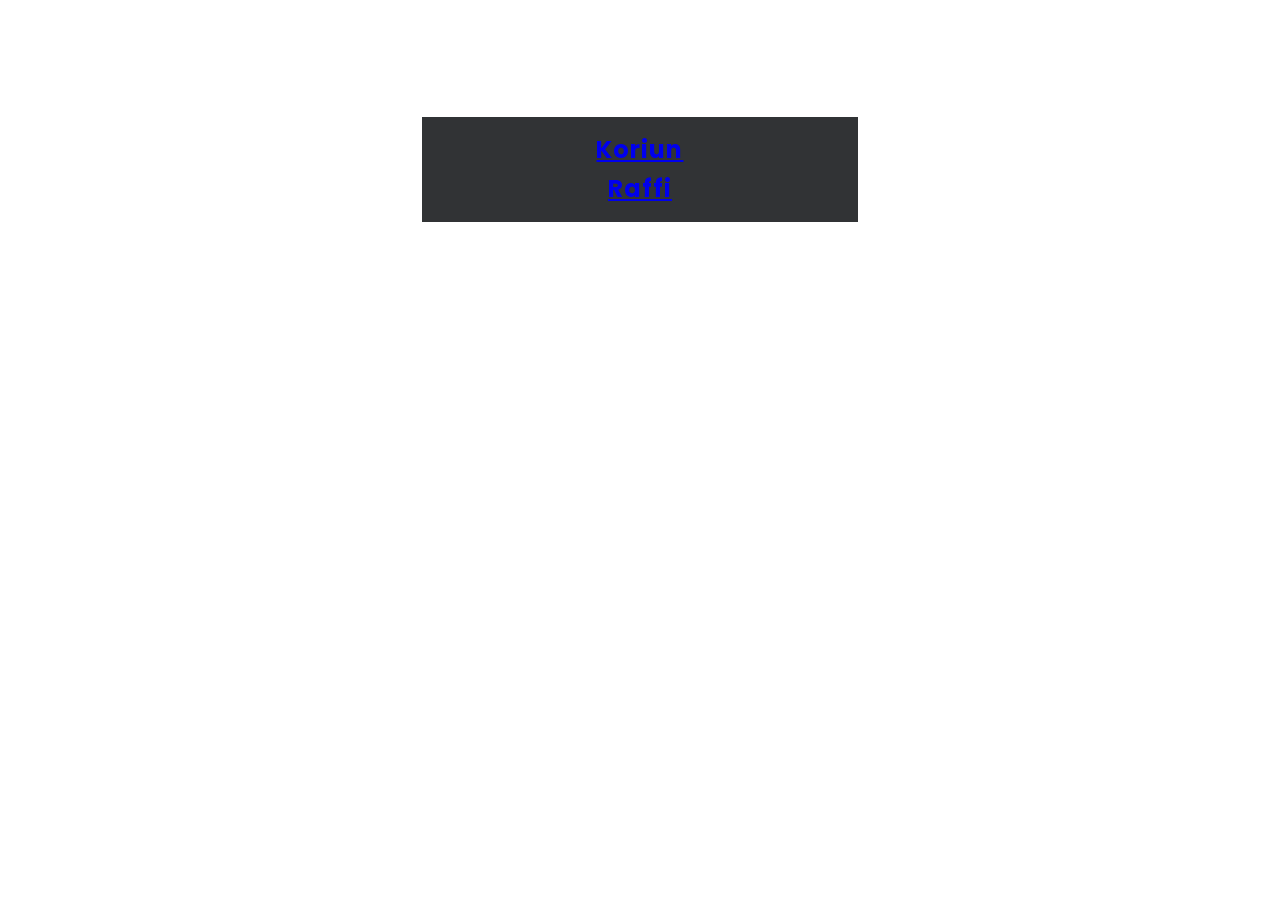
==== commit b2d41c68: "Add files via upload" ====
--- a/index.html
+++ b/index.html
@@ -4,7 +4,7 @@
     <meta charset="UTF-8">
     <meta name="viewport" content="width=device-width, initial-scale=1.0">
     <title>Document</title>
-    <link rel="stylesheet" href="styles.css">
+    <link rel="stylesheet" href="style.css">
     <link rel="preconnect" href="https://fonts.googleapis.com">
 <link rel="preconnect" href="https://fonts.gstatic.com" crossorigin>
 <link href="https://fonts.googleapis.com/css2?family=EB+Garamond:ital,wght@0,400..800;
--- a/style.css
+++ b/style.css
@@ -0,0 +1,580 @@
+* {
+    margin: 0;
+    padding: 0;
+    box-sizing: border-box;
+}
+
+body {
+font-family: "Poppins", sans-serif;
+  font-weight: 400;
+  font-style: normal;    color: #333;
+    line-height: 1.6;
+}
+
+.main-container {
+                display: flex;
+                flex-direction: row;
+                flex-wrap: wrap;
+               justify-content: center;
+                align-items: center;
+                padding: 1%;
+                margin: 1%;
+                }
+
+.subtontainer{display: flex;
+                flex-direction: row;
+                flex-wrap: wrap;
+                justify-content: center;
+                align-items: center;
+                padding: 3%;
+                margin: 3%;
+                width: 80%;
+                height: 40%;
+                }
+
+.main-picture { width: 100%;
+                height: 500px;
+                margin: 3%;
+                margin-top: 1%;
+               
+                
+                            box-shadow: 0 4px 15px rgba(0, 0, 0, 0.5);
+
+             
+             }
+
+.main-picture img{ width: 100%;
+                   height: 100%;
+                   object-fit: cover;
+                   object-position: center;
+  
+               }
+
+
+
+.main-tittle{ 
+            width: 48%;
+            
+            
+          /*  background: rgba(173, 165, 123, 0.8);*/
+            background: #313335;
+            color: rgba(255, 255, 255, 0.8); 
+            padding: 1.5%;
+            margin: 0.5%;
+            margin-top: 2%;
+            margin-bottom: 2%;
+             
+            display: flex;
+            flex-direction: column;
+            flex-wrap: wrap;
+            justify-content: center;
+            align-items: center;
+            
+        }
+
+        .main-tittle .main-tittle-center h1  {
+            font-size: 30px;
+            letter-spacing: 2px;
+            text-align: center;}
+
+                    .main-tittle .main-tittle-center h3  {
+            font-size: 24px;
+            letter-spacing: 1px;
+            text-align: center;}
+       
+ .main-text{
+          width: 64%;
+          background: rgb(172, 160, 160, 0.2);
+          padding: 2%;
+          margin: 0.5%;
+         
+          
+         
+ }
+ .main-text p{font-size: 18px;
+              line-height: 1.6;
+            }      
+            
+           .main-text p::first-letter {
+  font-size: 3.6rem;    /* Tamaño mucho más grande */
+  font-weight: 900;     /* Le damos la "fuerza" que buscabas antes */
+  float: left;          /* Hace que el texto rodee a la letra */
+  margin-right: 3px;   /* Espacio entre la letra grande y el resto */
+  line-height: 1;       /* Ajusta la altura para que no empuje todo el párrafo */
+  color: #888888;       /* Puedes usar el azul de tu logo */
+}
+
+.text{ width: 72%;
+  font-size: 18px;
+  line-height: 1.6;
+  margin: 3%;
+  display: flex;
+            flex-direction: column;
+            flex-wrap: wrap;
+            justify-content: center;
+            align-items: center;
+}
+.text h5{text-align: center;
+          font-size: 18px;}
+
+  .text h5{margin-left: 75%;
+          font-size: 18px;}      
+            
+
+@media (max-width: 1200px){
+    .main-container {
+                display: flex;
+                flex-direction: row;
+                flex-wrap: wrap;
+               justify-content: center;
+                align-items: center;
+                padding: 1%;
+                margin: 1%;
+                }
+
+.subtontainer{display: flex;
+                flex-direction: row;
+                flex-wrap: wrap;
+                justify-content: center;
+                align-items: center;
+                padding: 3%;
+                margin: 3%;
+                width: 80%;
+                height: 40%;
+                }
+
+.main-picture { width: 100%;
+                height: 500px;
+                margin: 3%;
+                margin-top: 1%;
+               
+                
+                            box-shadow: 0 4px 15px rgba(0, 0, 0, 0.5);
+
+             
+             }
+
+.main-picture img{ width: 100%;
+                   height: 100%;
+                   object-fit: cover;
+                   object-position: center;
+  
+               }
+
+
+
+.main-tittle{ 
+            width: 48%;
+            
+            
+          /*  background: rgba(173, 165, 123, 0.8);*/
+            background: #313335;
+            color: rgba(255, 255, 255, 0.8); 
+            padding: 2%;
+            margin: 0.5%;
+            margin-top: 1%;
+            margin-bottom: 1%;
+             
+            display: flex;
+            flex-direction: column;
+            flex-wrap: wrap;
+            justify-content: center;
+            align-items: center;
+            
+        }
+
+        .main-tittle .main-tittle-center h1  {
+            font-size: 30px;
+            letter-spacing: 2px;
+            text-align: center;}
+
+                    .main-tittle .main-tittle-center h3  {
+            font-size: 24px;
+            letter-spacing: 1px;
+            text-align: center;}
+       
+ .main-text{
+          width: 64%;
+          background: rgb(172, 160, 160, 0.2);
+          padding: 2%;
+          margin: 0.5%;
+         
+          
+         
+ }
+ .main-text p{font-size: 18px;
+              line-height: 1.6;
+            }      
+            
+           .main-text p::first-letter {
+  font-size: 3.6rem;    /* Tamaño mucho más grande */
+  font-weight: 900;     /* Le damos la "fuerza" que buscabas antes */
+  float: left;          /* Hace que el texto rodee a la letra */
+  margin-right: 3px;   /* Espacio entre la letra grande y el resto */
+  line-height: 1;       /* Ajusta la altura para que no empuje todo el párrafo */
+  color: #888888;       /* Puedes usar el azul de tu logo */
+}
+
+.text{ width: 72%;
+  font-size: 18px;
+  line-height: 1.6;
+  margin: 5%;
+  display: flex;
+            flex-direction: column;
+            flex-wrap: wrap;
+            justify-content: center;
+            align-items: center;
+}
+.text h5{text-align: center;
+          font-size: 18px;}
+
+  .text h5{margin-left: 75%;
+          font-size: 18px;}      
+            
+  }
+
+  
+  @media (max-width: 999px){
+    .main-container {
+                display: flex;
+                flex-direction: row;
+                flex-wrap: wrap;
+               justify-content: center;
+                align-items: center;
+                padding: 1%;
+                margin: 1%;
+                }
+
+.subtontainer{display: flex;
+                flex-direction: row;
+                flex-wrap: wrap;
+                justify-content: center;
+                align-items: center;
+                padding: 3%;
+                margin: 3%;
+                width: 80%;
+                height: 40%;
+                }
+
+.main-picture { width: 100%;
+                height: 500px;
+                margin: 3%;
+                margin-top: 1%;
+               
+                
+                            box-shadow: 0 4px 15px rgba(0, 0, 0, 0.5);
+
+             
+             }
+
+.main-picture img{ width: 100%;
+                   height: 100%;
+                   object-fit: cover;
+                   object-position: center;
+  
+               }
+
+
+
+.main-tittle{ 
+            width: 72%;
+            
+            
+            background: rgba(173, 165, 123, 0.8);
+            background: #313335;
+            color: rgba(255, 255, 255, 0.8); 
+            padding: 2%;
+            margin: 0.5%;
+            margin-top: 2%;
+            margin-bottom: 2%;
+             
+            display: flex;
+            flex-direction: column;
+            flex-wrap: wrap;
+            justify-content: center;
+            align-items: center;
+            
+        }
+
+        .main-tittle .main-tittle-center h1  {
+            font-size: 30px;
+            letter-spacing: 2px;
+            text-align: center;}
+
+                    .main-tittle .main-tittle-center h3  {
+            font-size: 24px;
+            letter-spacing: 1px;
+            text-align: center;}
+       
+ .main-text{
+          width: 92%;
+          background: rgb(172, 160, 160, 0.2);
+          padding: 4%;
+          margin: 0.5%;
+          margin-top: 5%;
+         
+          
+         
+ }
+ .main-text p{font-size: 18px;
+              line-height: 1.6;
+            }      
+            
+           .main-text p::first-letter {
+  font-size: 3.6rem;    
+  font-weight: 900;     
+  float: left;          
+  margin-right: 3px;   
+  line-height: 1;       
+  color: #888888;       
+}
+
+.text{ width: 72%;
+  font-size: 18px;
+  line-height: 1.6;
+  margin: 5%;
+  display: flex;
+            flex-direction: column;
+            flex-wrap: wrap;
+            justify-content: center;
+            align-items: center;
+}
+.text h5{text-align: center;
+          font-size: 18px;}
+
+  .text h5{margin-left: 0%;
+          font-size: 18px;}      
+            
+  }
+  
+  
+
+@media (max-width: 680px){
+    .main-container {
+                display: flex;
+                flex-direction: row;
+                flex-wrap: wrap;
+               justify-content: center;
+                align-items: center;
+                padding: 1%;
+                margin: 1%;
+                }
+
+.subtontainer{display: flex;
+                flex-direction: row;
+                flex-wrap: wrap;
+                justify-content: center;
+                align-items: center;
+                padding: 3%;
+                margin: 3%;
+                width: 80%;
+                height: 40%;
+                }
+
+.main-picture { width: 100%;
+                height: 500px;
+                margin: 3%;
+                margin-top: 1%;
+               
+                
+                            box-shadow: 0 4px 15px rgba(0, 0, 0, 0.5);
+
+             
+             }
+
+.main-picture img{ width: 100%;
+                   height: 100%;
+                   object-fit: cover;
+                   object-position: center;
+  
+               }
+
+
+
+.main-tittle{ 
+            width: 72%;
+            
+            
+          /*  background: rgba(173, 165, 123, 0.8);*/
+            background: #313335;
+            color: rgba(255, 255, 255, 0.8); 
+            padding: 5%;
+            margin: 2%;
+            margin-top: 3%;
+            margin-bottom: 6%;
+             
+            display: flex;
+            flex-direction: column;
+            flex-wrap: wrap;
+            justify-content: center;
+            align-items: center;
+            
+        }
+
+        .main-tittle .main-tittle-center h1  {
+            font-size: 32px;
+            letter-spacing: 2px;
+            text-align: center;}
+
+                    .main-tittle .main-tittle-center h3  {
+            font-size: 24px;
+            letter-spacing: 1px;
+            text-align: center;}
+       
+ .main-text{
+          width: 86%;
+          background: rgb(172, 160, 160, 0.2);
+          padding: 5%;
+          margin: 3%;
+         
+          
+         
+ }
+ .main-text p{font-size: 18px;
+              line-height: 1.6;
+            }      
+            
+           .main-text p::first-letter {
+  font-size: 3.6rem;    /* Tamaño mucho más grande */
+  font-weight: 900;     /* Le damos la "fuerza" que buscabas antes */
+  float: left;          /* Hace que el texto rodee a la letra */
+  margin-right: 3px;   /* Espacio entre la letra grande y el resto */
+  line-height: 1;       /* Ajusta la altura para que no empuje todo el párrafo */
+  color: #888888;       /* Puedes usar el azul de tu logo */
+}
+
+.text{ width: 72%;
+  font-size: 18px;
+  line-height: 1.6;
+  margin: 5%;
+  display: flex;
+            flex-direction: column;
+            flex-wrap: wrap;
+            justify-content: center;
+            align-items: center;
+}
+.text h5{text-align: center;
+          font-size: 18px;}
+
+  .text h5{margin-left: 5%;
+          font-size: 18px;}      
+            
+  }
+
+@media (max-width: 480px){
+       .main-container {
+                display: flex;
+                flex-direction: row;
+                flex-wrap: wrap;
+               justify-content: center;
+                align-items: center;
+                padding: 1%;
+                margin: 1%;
+                }
+
+.subtontainer{display: flex;
+                flex-direction: row;
+                flex-wrap: wrap;
+                justify-content: center;
+                align-items: center;
+                padding: 3%;
+                margin: 3%;
+                width: 98%;
+                height: 40%;
+                }
+
+.main-picture { width: 100%;
+                height: 400px;
+                margin: 3%;
+                margin-top: 1%;
+               
+                
+                            box-shadow: 0 4px 15px rgba(0, 0, 0, 0.5);
+
+             
+             }
+
+.main-picture img{ width: 100%;
+                   height: 100%;
+                   object-fit: cover;
+                   object-position: center;
+  
+               }
+
+
+
+.main-tittle{ 
+            width: 80%;
+            
+            
+          /*  background: rgba(173, 165, 123, 0.8);*/
+            background: #313335;
+            color: rgba(255, 255, 255, 0.8); 
+            padding: 3%;
+            margin: 1%;
+            margin-top: 3%;
+            margin-bottom: 6%;
+             
+            display: flex;
+            flex-direction: column;
+            flex-wrap: wrap;
+            justify-content: center;
+            align-items: center;
+            
+        }
+
+        .main-tittle .main-tittle-center h1  {
+            font-size: 24px;
+            letter-spacing: 2px;
+            text-align: center;}
+
+                    .main-tittle .main-tittle-center h3  {
+            font-size: 24px;
+            letter-spacing: 1px;
+            text-align: center;}
+
+
+         .main-tittle   span {font-size: 20px;}
+       
+ .main-text{
+          width: 96%;
+          background: rgb(172, 160, 160, 0.2);
+          padding: 6%;
+          margin: 3%;
+          margin-top: 8%;
+         
+          
+         
+ }
+ .main-text p{font-size: 18px;
+              line-height: 1.6;
+            }      
+            
+           .main-text p::first-letter {
+  font-size: 3.6rem;    /* Tamaño mucho más grande */
+  font-weight: 700;     /* Le damos la "fuerza" que buscabas antes */
+  float: left;          /* Hace que el texto rodee a la letra */
+  margin-right: 3px;   /* Espacio entre la letra grande y el resto */
+  line-height: 1;       /* Ajusta la altura para que no empuje todo el párrafo */
+  color: #888888;       /* Puedes usar el azul de tu logo */
+}
+
+.text{ width: 92%;
+  font-size: 18px;
+  line-height: 1.6;
+  margin: 2%;
+  margin-top: 12%;
+  display: flex;
+            flex-direction: column;
+            flex-wrap: wrap;
+            justify-content: center;
+            align-items: center;
+}
+.text h5{text-align: center;
+          font-size: 18px;}
+
+  .text h5{margin-left: 1%;
+          font-size: 18px;}      
+            
+  }
+
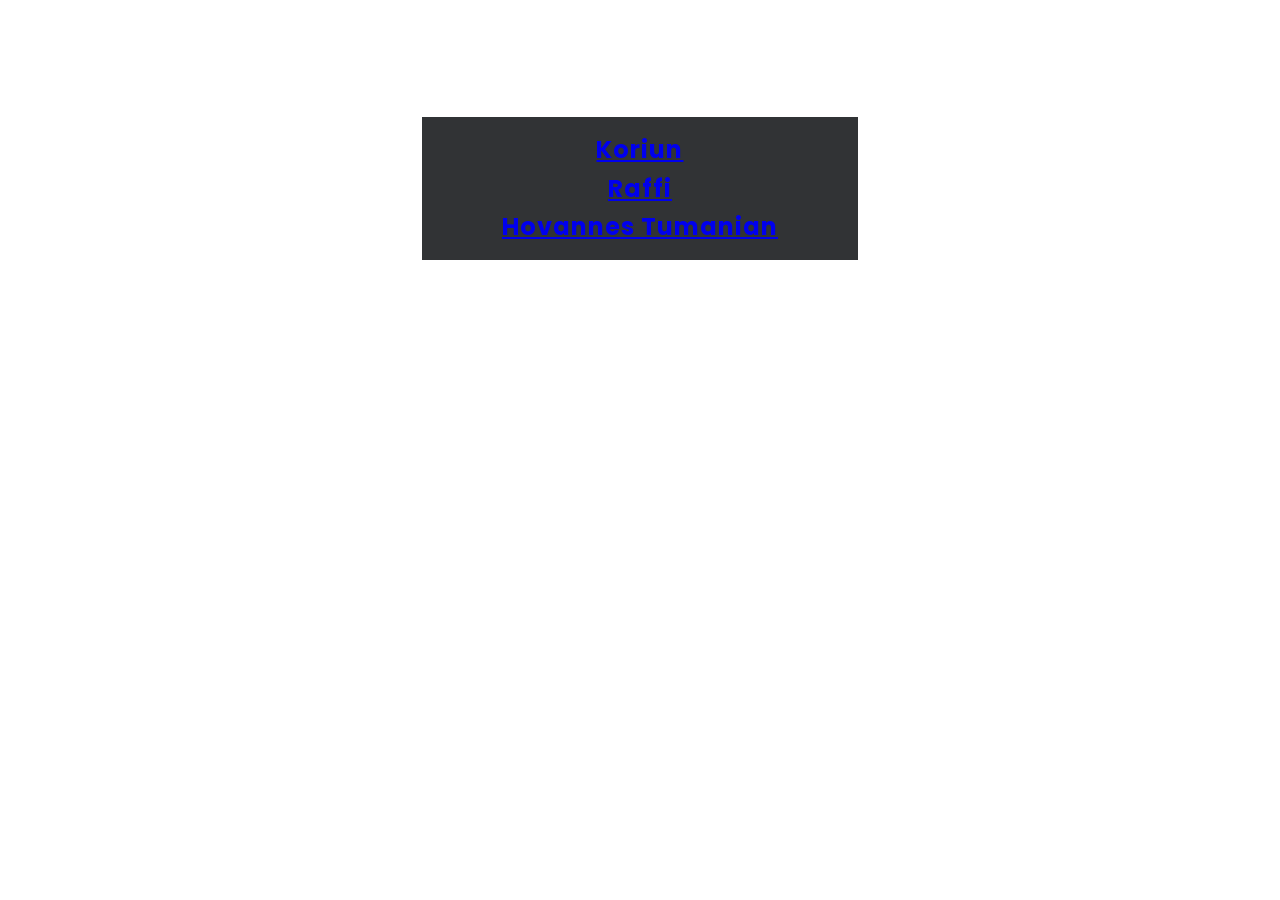
==== commit 1d39c6bd: "Add files via upload" ====
--- a/index.html
+++ b/index.html
@@ -26,6 +26,7 @@
 
                         <a href="index-koriun.html"><div class="main-tittle-center"><h3>Koriun </h3></div></a>
                         <a href="index-raffi.html"><div class="main-tittle-center"><h3>Raffi </h3></div></a>
+                        <a href="index-tumanian.html"><div class="main-tittle-center"><h3>Hovannes Tumanian </h3></div></a>
 
                     
 
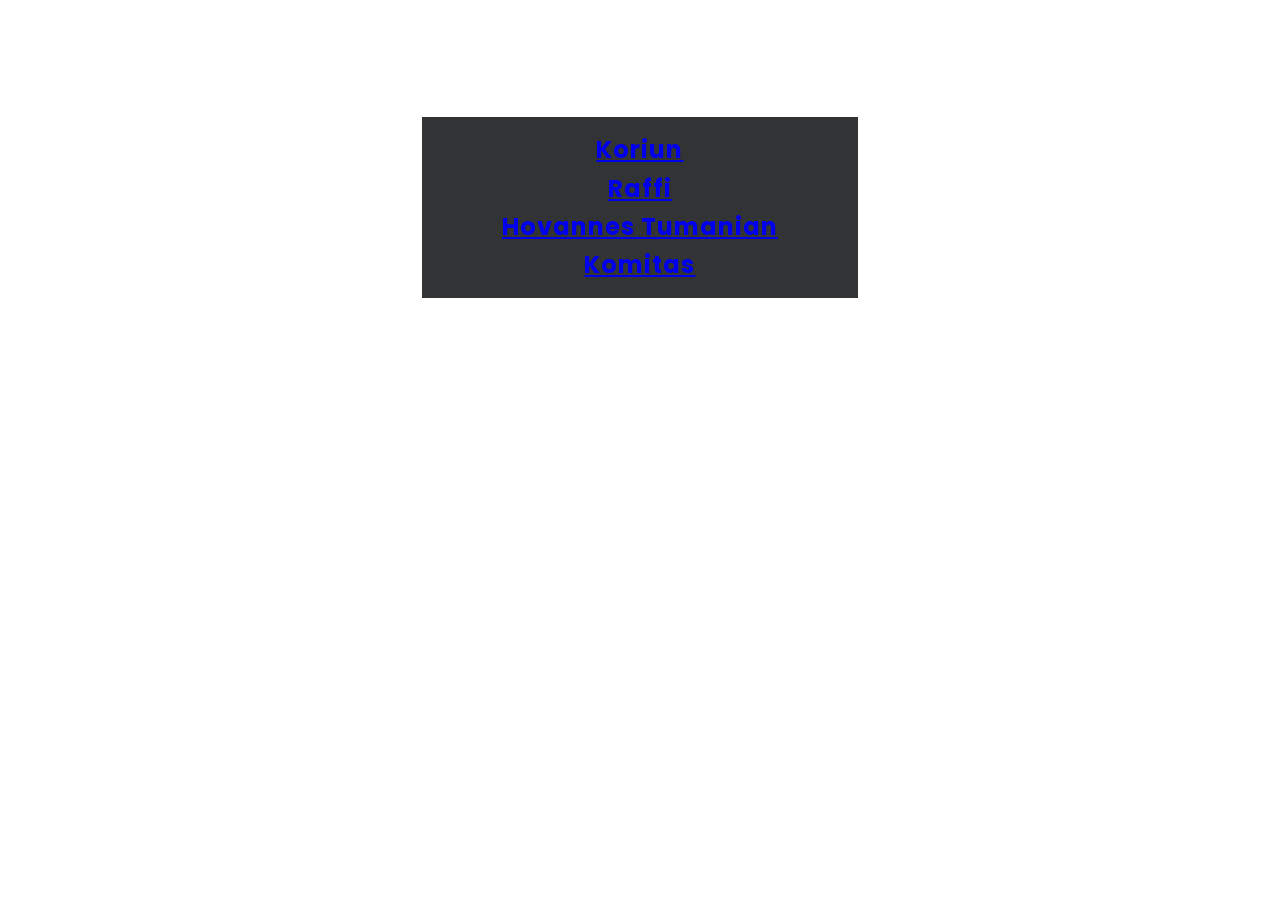
==== commit ff8e9aa3: "Add files via upload" ====
--- a/index.html
+++ b/index.html
@@ -27,6 +27,7 @@
                         <a href="index-koriun.html"><div class="main-tittle-center"><h3>Koriun </h3></div></a>
                         <a href="index-raffi.html"><div class="main-tittle-center"><h3>Raffi </h3></div></a>
                         <a href="index-tumanian.html"><div class="main-tittle-center"><h3>Hovannes Tumanian </h3></div></a>
+                        <a href="index-komitas.html"><div class="main-tittle-center"><h3>Komitas </h3></div></a>
 
                     
 
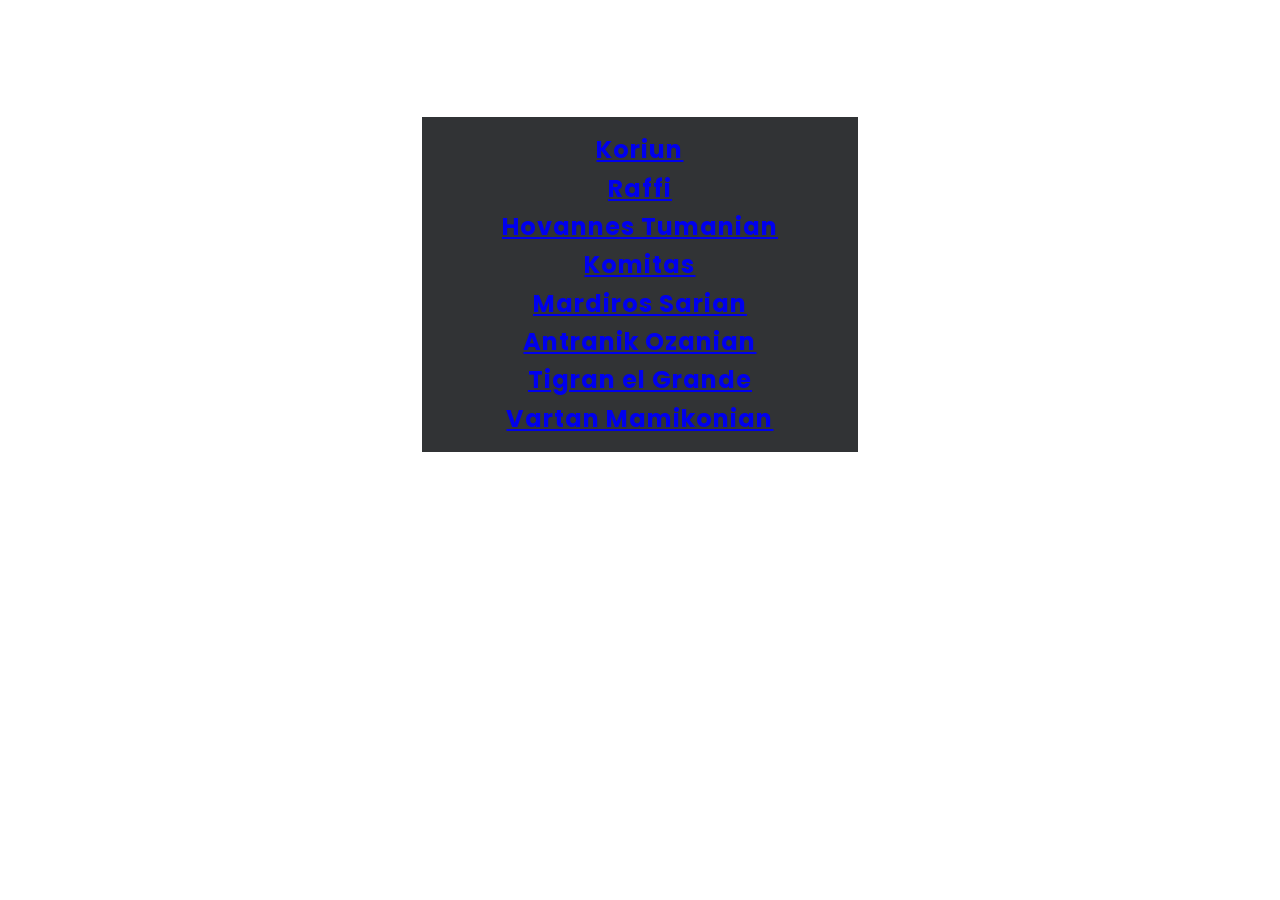
==== commit e03f2d6d: "Add files via upload" ====
--- a/index.html
+++ b/index.html
@@ -28,6 +28,10 @@
                         <a href="index-raffi.html"><div class="main-tittle-center"><h3>Raffi </h3></div></a>
                         <a href="index-tumanian.html"><div class="main-tittle-center"><h3>Hovannes Tumanian </h3></div></a>
                         <a href="index-komitas.html"><div class="main-tittle-center"><h3>Komitas </h3></div></a>
+                        <a href="index-sarian.html"><div class="main-tittle-center"><h3>Mardiros Sarian </h3></div></a>
+                        <a href="index-antranik.html"><div class="main-tittle-center"><h3>Antranik Ozanian</h3></div></a>
+                        <a href="index-antranik.html"><div class="main-tittle-center"><h3>Tigran el Grande</h3></div></a>
+                        <a href="index-antranik.html"><div class="main-tittle-center"><h3>Vartan Mamikonian</h3></div></a>
 
                     
 
